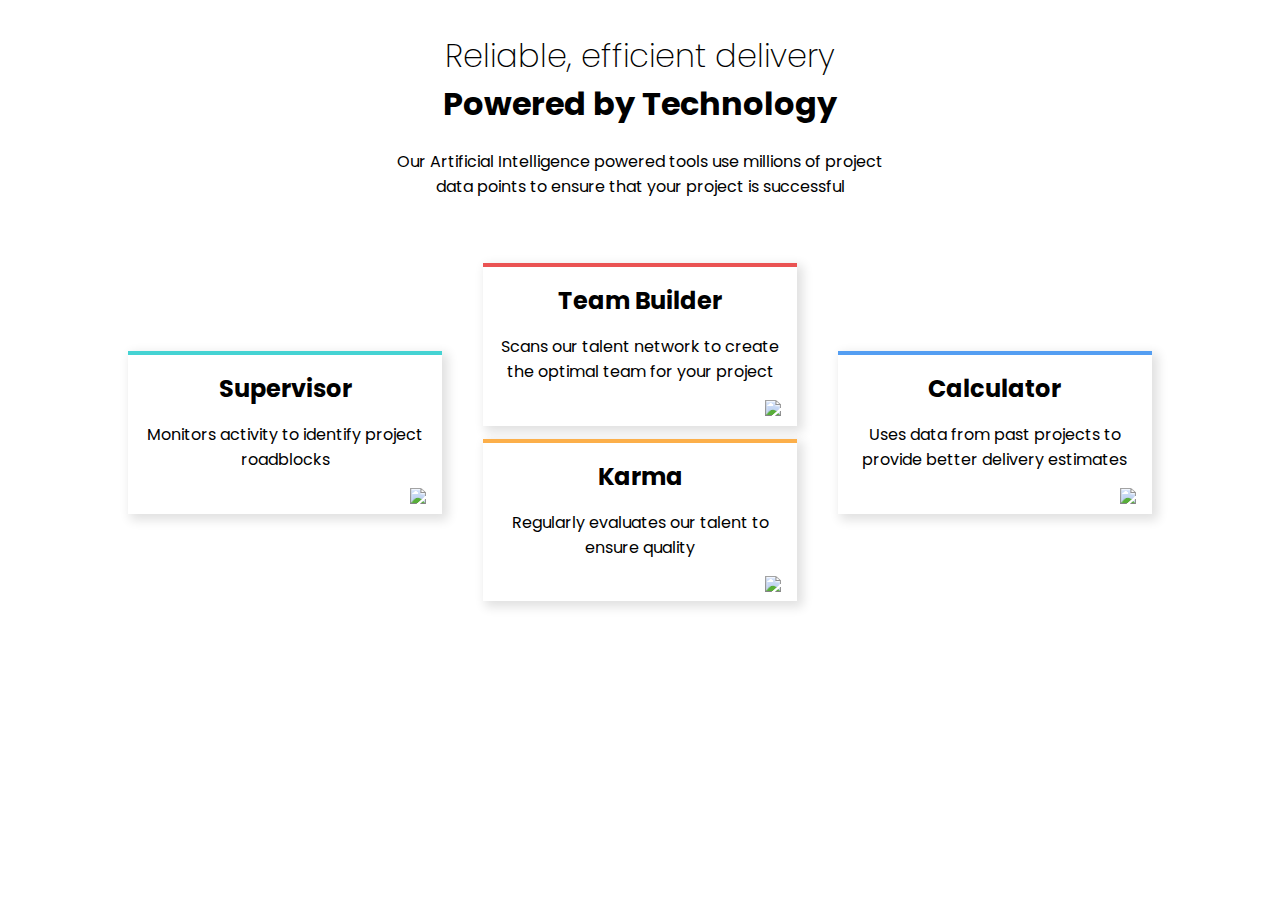
==== frnt/frnt-index.html @ 1b2c4829 "order" ====
<!DOCTYPE html>
<html lang="en">

<head>
  <meta charset="UTF-8">
  <meta name="viewport" content="width=device-width, initial-scale=1.0">
  <!-- displays site properly based on user's device -->

  <link rel="icon" type="image/png" sizes="32x32" href="./images/favicon-32x32.png">
  <link rel="stylesheet" href="frnt-css.css">
  <title>Frontend Mentor | Four card feature section</title>

  <!-- Feel free to remove these styles or customise in your own stylesheet 👍 -->
  <link rel="preconnect" href="https://fonts.googleapis.com">
  <link rel="preconnect" href="https://fonts.gstatic.com" crossorigin>
  <link
    href="https://fonts.googleapis.com/css2?family=Poppins:ital,wght@0,100;0,200;0,300;0,400;0,500;0,600;0,700;0,800;0,900;1,100;1,200;1,300;1,400;1,500;1,600;1,700;1,800;1,900&display=swap"
    rel="stylesheet">
</head>

<body>
  <div class="top-heading">
    <span>
      <h1>Reliable, efficient delivery</h1>
    </span>
    <h1>Powered by Technology</h1>

    <span class="sub-heading">
      <p>Our Artificial Intelligence powered tools use millions of project data points
        to ensure that your project is successful</p>
    </span>
  </div>

  <div class="cards">
    <div class="item item1">
      <span class="card-heading">Supervisor</span>
      <p>Monitors activity to identify project roadblocks</p>
      <img src="/images/icon-supervisor.svg">
    </div>
    <div class="item item2">
      <span class="card-heading">Team Builder</span>
      <p>Scans our talent network to create the optimal team for your project</p>
      <img src="/images/icon-team-builder.svg">
    </div>
    <div class="item item3">
      <span class="card-heading">Karma</span>
      <p>Regularly evaluates our talent to ensure quality</p>
      <img src="/images/icon-karma.svg">
    </div>
    <div class="item item4">
      <span class="card-heading">Calculator</span>
      <p>Uses data from past projects to provide better delivery estimates</p>
      <img src="/images/icon-calculator.svg">
    </div>
  </div>

  <!-- <footer>
    <p class="attribution">
      Challenge by <a href="https://www.frontendmentor.io?ref=challenge" target="_blank">Frontend Mentor</a>.
      Coded by <a href="#">Your Name Here</a>.
    </p>
  </footer> -->
</body>

</html>
---- frnt/frnt-css.css ----
body{
    text-align: center;
    margin: 0 auto;
    font-family: "Poppins", sans-serif;
}
span h1 {
    font-weight: 200;
    margin-bottom: 0px;
    margin-top: 1em;
}

h1 {
    margin-top: 0px;
}

.top-heading{
    max-width: 40%;
    margin: 0 auto;
}


.cards {
    max-width: 80%;
    margin: 0 auto;
    display: grid;
    grid-template-columns: 1fr 1fr 1fr;
    grid-template-rows: 1fr 1fr 1fr 1fr;
    gap: 4%;
    margin-top: 4em;

}

.item1 {
    grid-column: 1 / 2;
    grid-row: 2 / 4;
    border-top: solid 4px hsl(180, 62%, 55%)
}



.item2 {
    grid-column: 2 / 3;
    grid-row: 1 / 3;
    border-top: solid 4px hsl(0, 78%, 62%)
}

.item3 {
    grid-column: 2 / 3;
    grid-row: 3 / 5;
    border-top: solid 4px hsl(34, 97%, 64%)
}

.item4 {
    grid-column: 3 / 4;
    grid-row: 2 / 4;
    border-top: solid 4px hsl(212, 86%, 64%)
}

.card-heading {
    font-weight: bold;
    font-size: 1.5rem;
}

.item {
    box-shadow: 4px 4px 10px 2px rgba(0, 0, 0, .12);
    padding: 1em;
}
img {
    float: right;
}

@media screen and (max-width: 900px){
    .cards {
        grid-template-columns: 1fr;
        grid-template-rows: auto;
    }
    .item {
        grid-column: auto;
        grid-row: auto;
    }
    .top-heading {
        max-width: 80%;
    }
    h1 {
        font-size: 1.5em;
    }
}
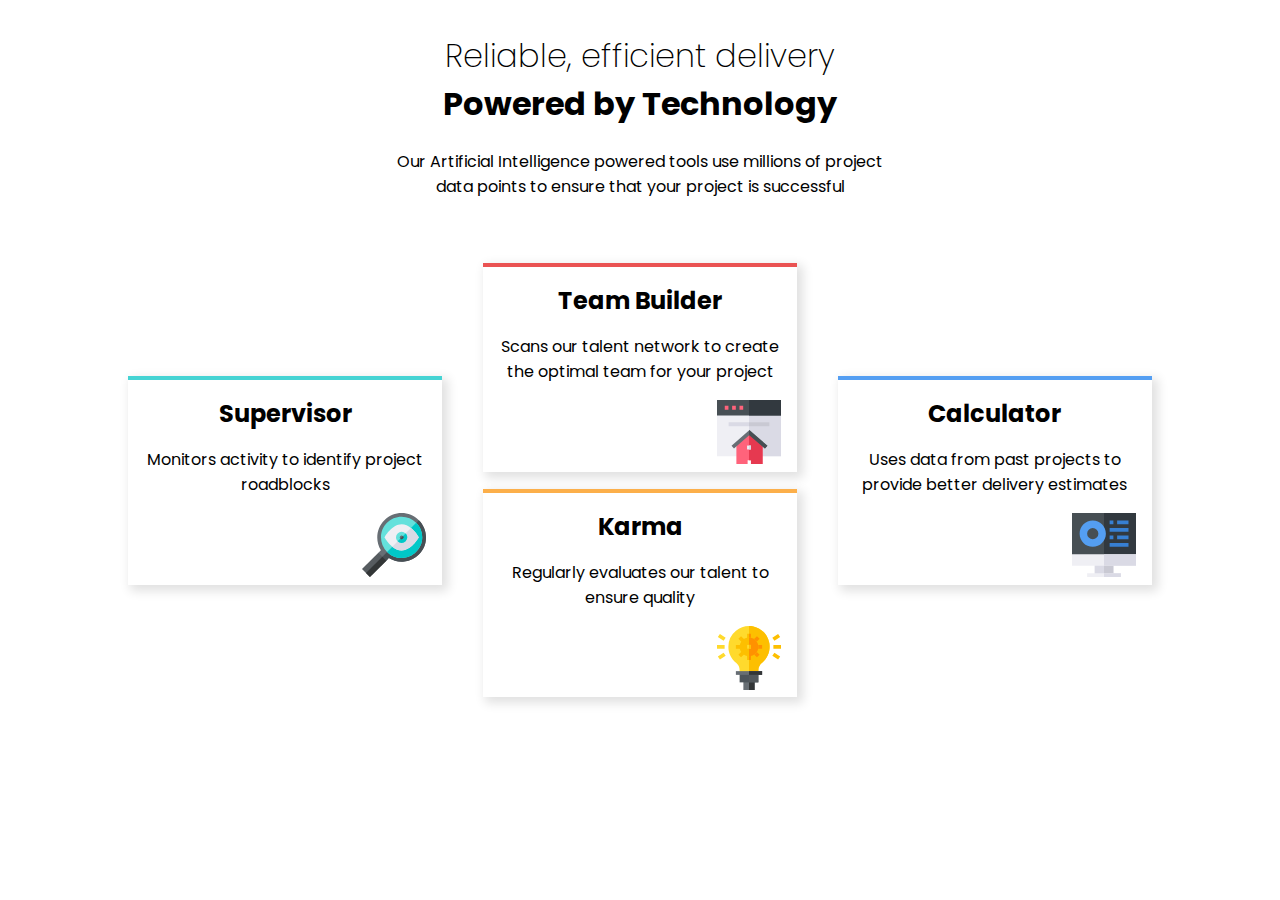
==== commit f9c5d04c: "images" ====
--- a/frnt/frnt-index.html
+++ b/frnt/frnt-index.html
@@ -35,22 +35,22 @@
     <div class="item item1">
       <span class="card-heading">Supervisor</span>
       <p>Monitors activity to identify project roadblocks</p>
-      <img src="/images/icon-supervisor.svg">
+      <img src="images/icon-supervisor.svg">
     </div>
     <div class="item item2">
       <span class="card-heading">Team Builder</span>
       <p>Scans our talent network to create the optimal team for your project</p>
-      <img src="/images/icon-team-builder.svg">
+      <img src="images/icon-team-builder.svg">
     </div>
     <div class="item item3">
       <span class="card-heading">Karma</span>
       <p>Regularly evaluates our talent to ensure quality</p>
-      <img src="/images/icon-karma.svg">
+      <img src="images/icon-karma.svg">
     </div>
     <div class="item item4">
       <span class="card-heading">Calculator</span>
       <p>Uses data from past projects to provide better delivery estimates</p>
-      <img src="/images/icon-calculator.svg">
+      <img src="images/icon-calculator.svg">
     </div>
   </div>
 
